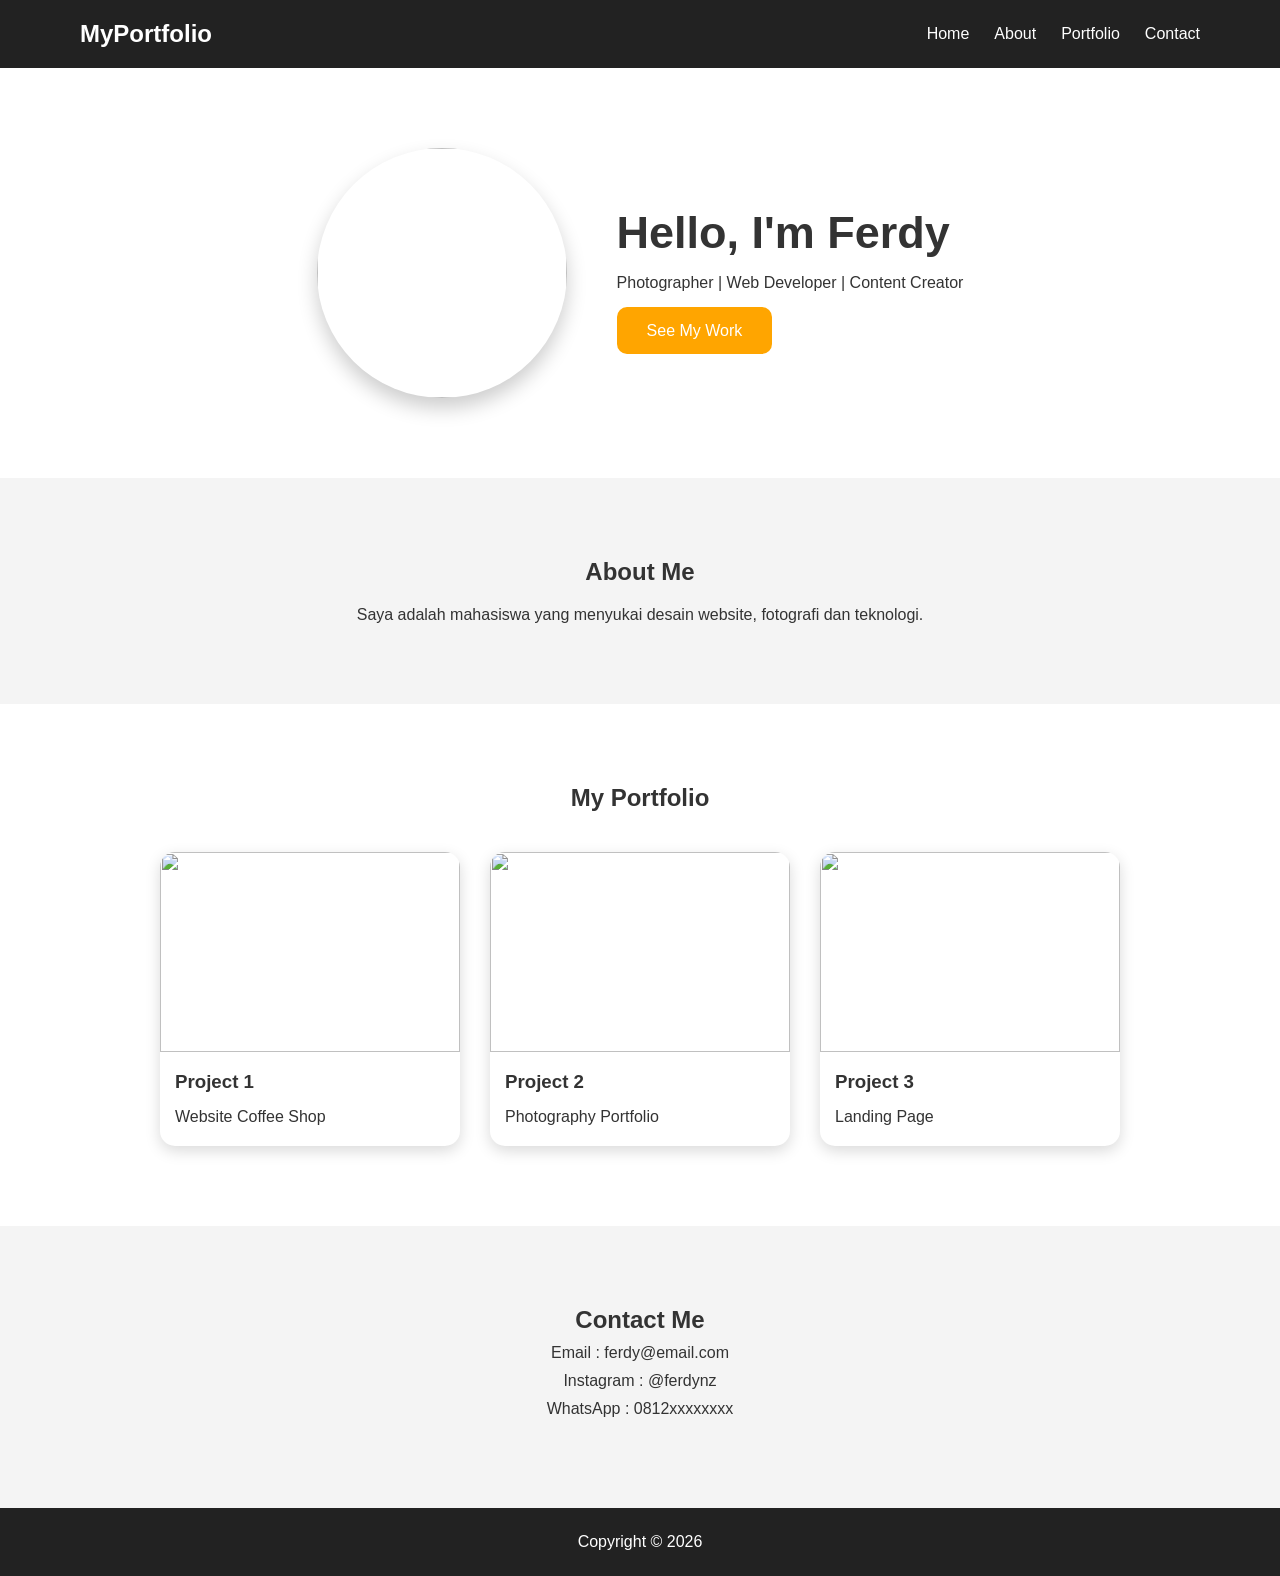
==== index.html @ 1af44453 "Add files via upload" ====
<!DOCTYPE html>
<html lang="en">
<head>

	<meta charset="UTF-8">
	<meta name="viewport" content="width=device-width, initial-scale=1.0">

	<title>My Portfolio</title>

	<link rel="stylesheet" href="style.css">

</head>

<body>

	<header>

		<nav>

			<h2>MyPortfolio</h2>

		<ul>

		<li><a href="#">Home</a></li>
		<li><a href="#">About</a></li>
		<li><a href="#">Portfolio</a></li>
		<li><a href="#">Contact</a></li>

		</ul>

		</nav>

		<div class="hero">

			<img src="images/profile.jpg">

			<div>

				<h1>Hello, I'm Ferdy</h1>

				<p>
				Photographer | Web Developer | Content Creator
				</p>


			<a href="#portfolio" class="btn">See My Work</a>

			</div>

		</div>

	</header>


<section class="about">

	<h2>About Me</h2>

	<p>

	Saya adalah mahasiswa yang menyukai desain website,
	fotografi dan teknologi.

	</p>

</section>


<section id="portfolio" class="portfolio">

	<h2>My Portfolio</h2>

	<div class="cards">

		<div class="card">

		<img src="images/project1.jpg">

	<h3>Project 1</h3>

	<p>Website Coffee Shop</p>

	</div>

<div class="card">

<img src="images/project2.jpg">

<h3>Project 2</h3>

<p>Photography Portfolio</p>

</div>

<div class="card">

<img src="images/project3.jpg">

<h3>Project 3</h3>

<p>Landing Page</p>

</div>

</div>

</section>


<section class="contact">

<h2>Contact Me</h2>

<p>Email : ferdy@email.com</p>

<p>Instagram : @ferdynz</p>

<p>WhatsApp : 0812xxxxxxxx</p>

</section>


<footer>

<p>
Copyright © 2026
</p>

</footer>

</body>
</html>
---- style.css ----
html{
    scroll-behavior: smooth;
}

#portfolio{
    scroll-margin-top:80px;
}

*{
margin:0;
padding:0;
box-sizing:border-box;
font-family:Arial, Helvetica, sans-serif;
}

body{

background:#f4f4f4;
color:#333;

}

nav{

display:flex;
justify-content:space-between;
align-items:center;

padding:20px 80px;

background:#222;

}

nav h2{

color:white;

}

nav ul{

display:flex;
list-style:none;

}

nav li{

margin-left:25px;

}

nav a{

text-decoration:none;
color:white;
transition:0.3s;

}

nav a:hover{

color:orange;

}

.hero{

display:flex;
justify-content:center;
align-items:center;

padding:80px;

gap:50px;

background:white;

}

.hero img{

width:250px;
height:250px;

border-radius:50%;

object-fit:cover;

box-shadow:0 10px 20px rgba(0,0,0,.2);

}

.hero h1{

font-size:45px;

margin-bottom:15px;

}

.hero p{

margin-bottom:30px;

}

.hero a{

padding:15px 30px;

background:orange;

color:white;

text-decoration:none;

border-radius:10px;

transition:.3s;

}

.hero a:hover{

background:#222;

}

.about{

padding:80px;

text-align:center;

}

.about h2{

margin-bottom:20px;

}

.portfolio{

padding:80px;

background:white;

}

.portfolio h2{

text-align:center;

margin-bottom:40px;

}

.cards{

display:flex;

justify-content:center;

gap:30px;

flex-wrap:wrap;

}

.card{

width:300px;

background:#fff;

border-radius:15px;

overflow:hidden;

box-shadow:0 5px 15px rgba(0,0,0,.15);

transition:.4s;

cursor:pointer;

}

.card:hover{

transform:translateY(-10px);

}

.card img{

width:100%;

height:200px;

object-fit:cover;

}

.card h3{

padding:15px;

}

.card p{

padding:0 15px 20px;

}

.contact{

padding:80px;

text-align:center;

}

.contact p{

margin:10px;

}

footer{

padding:25px;

background:#222;

color:white;

text-align:center;

}

@media(max-width:768px){

.hero{

flex-direction:column;

text-align:center;

}

nav{

flex-direction:column;

}

nav ul{

margin-top:20px;

}

}

.project-btn{

display:inline-block;

margin:20px;

padding:10px 20px;

background:orange;

color:white;

text-decoration:none;

border-radius:8px;

transition:.3s;

}

.project-btn:hover{

background:#222;

}




/* =========================
PROJECT HERO
========================= */

.project-hero{

height:70vh;
position:relative;
overflow:hidden;

}

.project-hero img{

width:100%;
height:100%;
object-fit:cover;

}

.overlay{

position:absolute;
top:0;
left:0;

width:100%;
height:100%;

background:rgba(0,0,0,.45);

display:flex;
flex-direction:column;
justify-content:center;
align-items:center;

color:white;

}

.overlay h1{

font-size:60px;
margin-bottom:15px;

}

.overlay p{

font-size:22px;

}


/* ========================= */

.project-content{

width:1000px;
max-width:90%;

margin:80px auto;

line-height:2;

}

.project-content h2{

margin-bottom:20px;

}


/* ========================= */

.info{

display:flex;
justify-content:center;
gap:25px;
flex-wrap:wrap;

margin:80px;

}

.info-box{

width:220px;

background:white;

padding:30px;

text-align:center;

border-radius:15px;

box-shadow:0 5px 20px rgba(0,0,0,.15);

transition:.3s;

}

.info-box:hover{

transform:translateY(-8px);

}


/* ========================= */

.challenge,
.solution,
.technology,
.gallery,
.palette,
.typography,
.features{

width:1000px;
max-width:90%;

margin:90px auto;

}

.challenge p,
.solution p{

line-height:2;

}


/* ========================= */

.tech{

display:flex;
gap:20px;
flex-wrap:wrap;

margin-top:40px;

}

.tech-card{

flex:1;
min-width:200px;

background:white;

padding:30px;

border-radius:15px;

box-shadow:0 5px 15px rgba(0,0,0,.15);

transition:.3s;

text-align:center;

}

.tech-card:hover{

transform:translateY(-8px);

}


/* ========================= */

.gallery-grid{

display:grid;

grid-template-columns:repeat(3,1fr);

gap:20px;

margin-top:40px;

}

.gallery-grid img{

width:100%;

border-radius:15px;

transition:.4s;

cursor:pointer;

}

.gallery-grid img:hover{

transform:scale(1.05);

}


/* ========================= */

.colors{

display:flex;

gap:25px;

margin-top:40px;

}

.color{

width:100px;

height:100px;

border-radius:50%;

}

.brown{

background:#6F4E37;

}

.cream{

background:#EFE4D2;

}

.black{

background:#222;

}

.orange{

background:#E67E22;

}


/* ========================= */

.typography{

text-align:center;

}

.typography h1{

font-size:50px;

margin:30px;

}


/* ========================= */

.feature-grid{

display:grid;

grid-template-columns:repeat(2,1fr);

gap:30px;

margin-top:40px;

}

.feature-grid div{

padding:30px;

background:white;

border-radius:15px;

box-shadow:0 5px 15px rgba(0,0,0,.15);

transition:.3s;

}

.feature-grid div:hover{

transform:translateY(-8px);

}


/* ========================= */

.back{

text-align:center;

margin:100px;

}


/* ========================= */

@media(max-width:768px){

.overlay h1{

font-size:38px;

text-align:center;

}

.gallery-grid{

grid-template-columns:1fr;

}

.feature-grid{

grid-template-columns:1fr;

}

.colors{

justify-content:center;

flex-wrap:wrap;

}

}
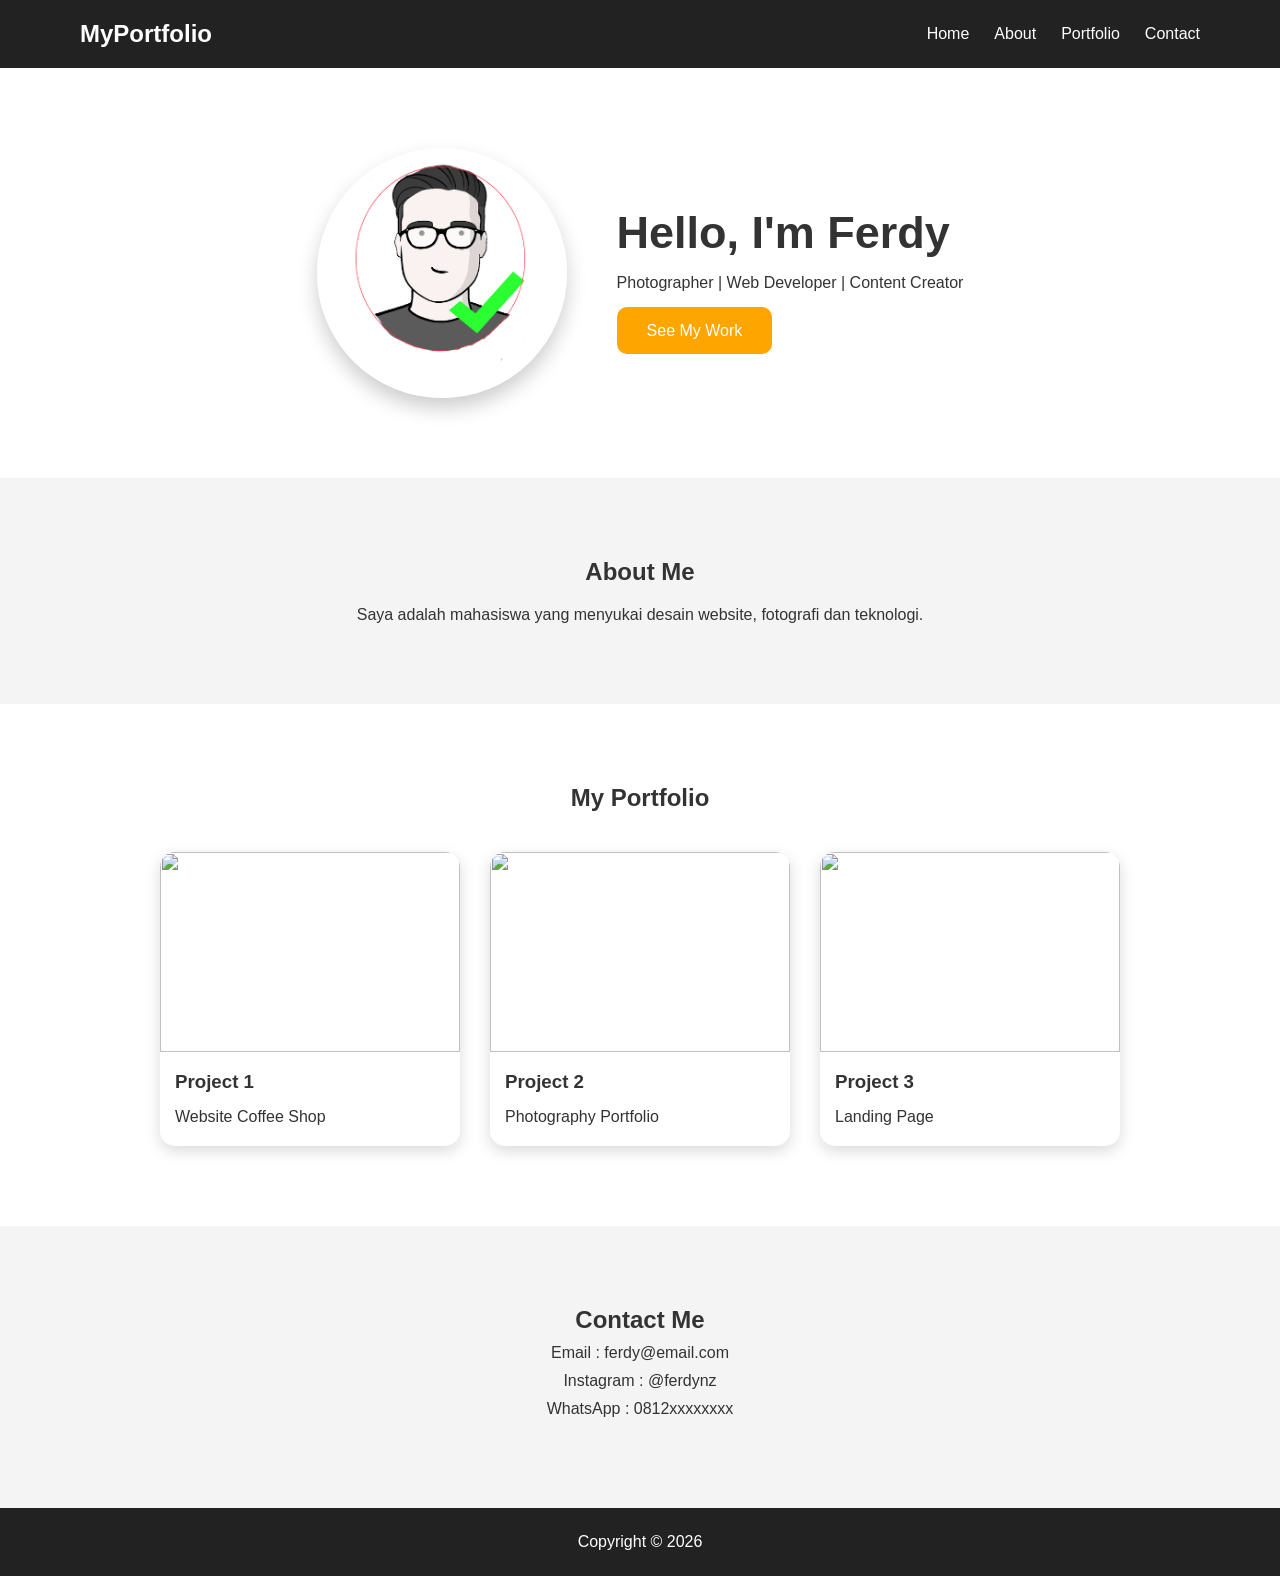
==== commit 76fe7ea8: "Update index.html" ====
--- a/index.html
+++ b/index.html
@@ -32,7 +32,7 @@
 
 		<div class="hero">
 
-			<img src="images/profile.jpg">
+			<img src="images/images.png">
 
 			<div>
 
@@ -129,4 +129,4 @@
 </footer>
 
 </body>
-</html>+</html>
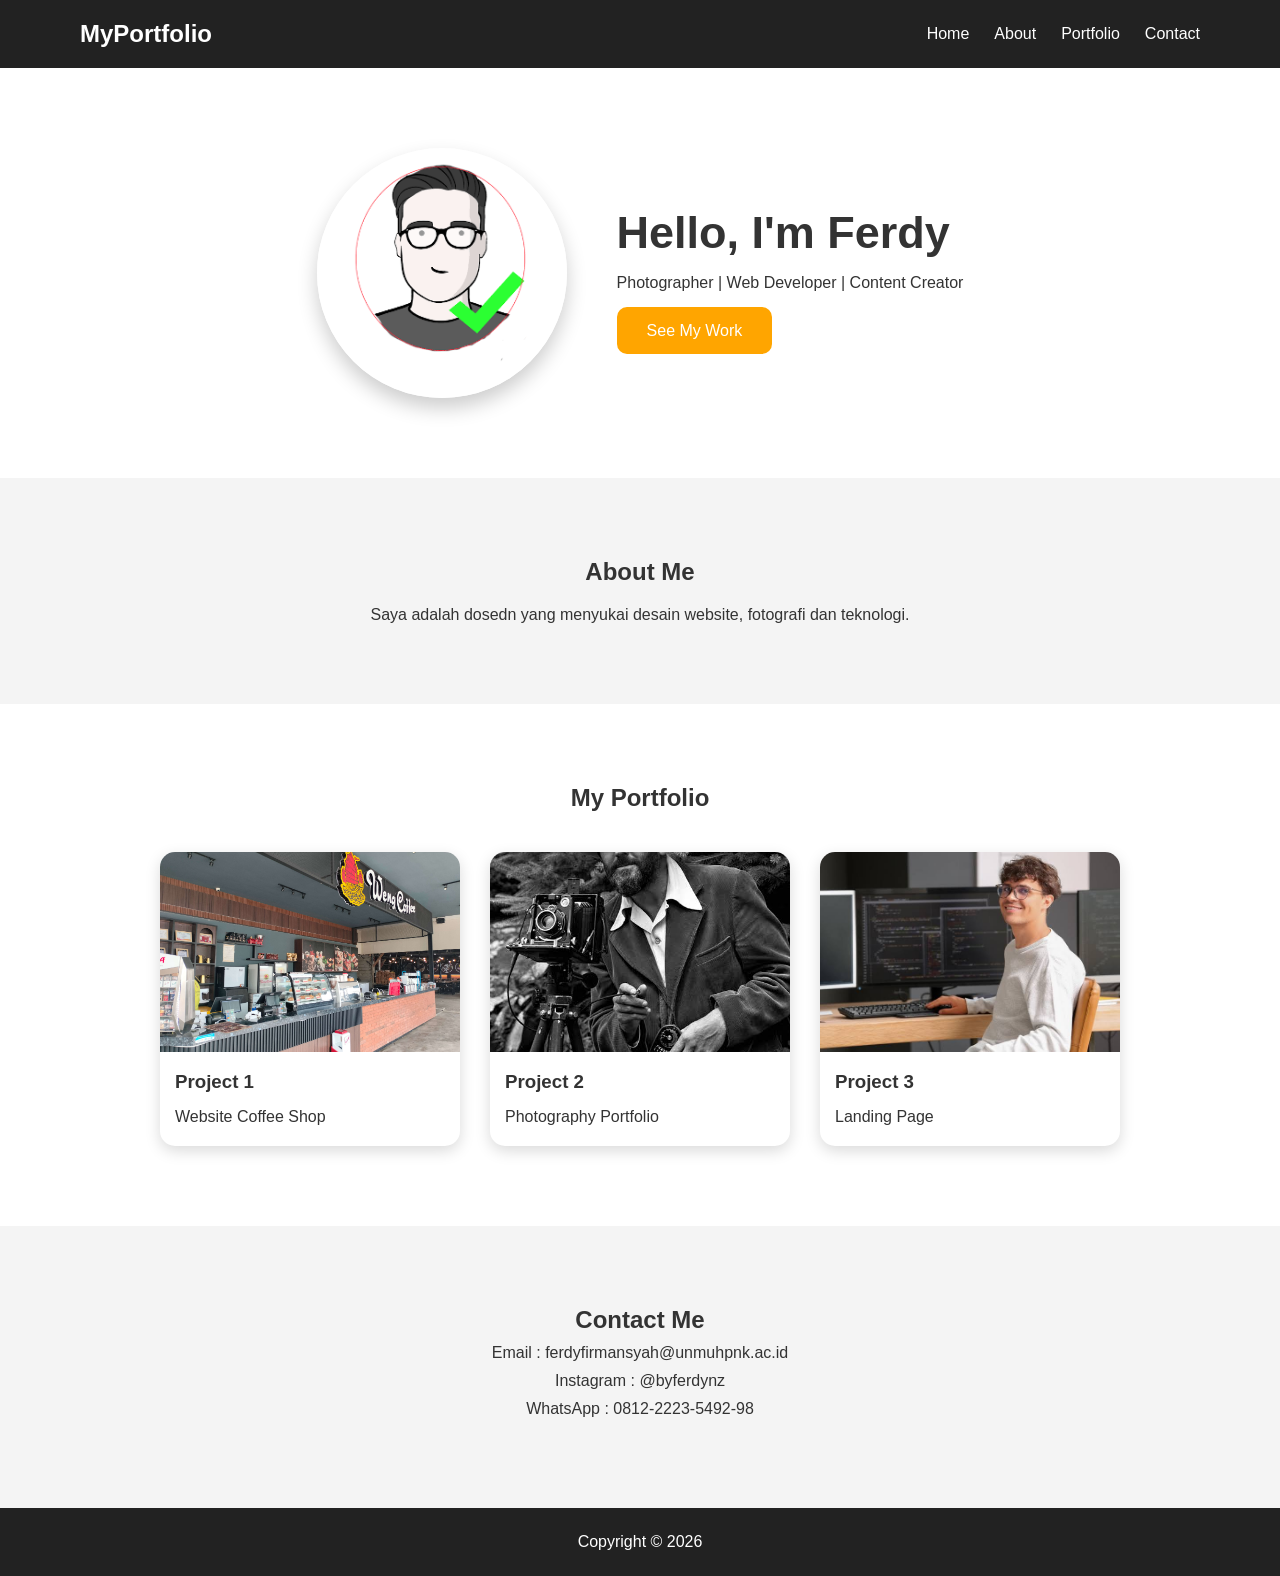
==== commit 9f104eed: "Update index.html" ====
--- a/index.html
+++ b/index.html
@@ -58,7 +58,7 @@
 
 	<p>
 
-	Saya adalah mahasiswa yang menyukai desain website,
+	Saya adalah dosedn yang menyukai desain website,
 	fotografi dan teknologi.
 
 	</p>
@@ -111,11 +111,11 @@
 
 <h2>Contact Me</h2>
 
-<p>Email : ferdy@email.com</p>
+<p>Email : ferdyfirmansyah@unmuhpnk.ac.id</p>
 
-<p>Instagram : @ferdynz</p>
+<p>Instagram : @byferdynz</p>
 
-<p>WhatsApp : 0812xxxxxxxx</p>
+<p>WhatsApp : 0812-2223-5492-98</p>
 
 </section>
 
